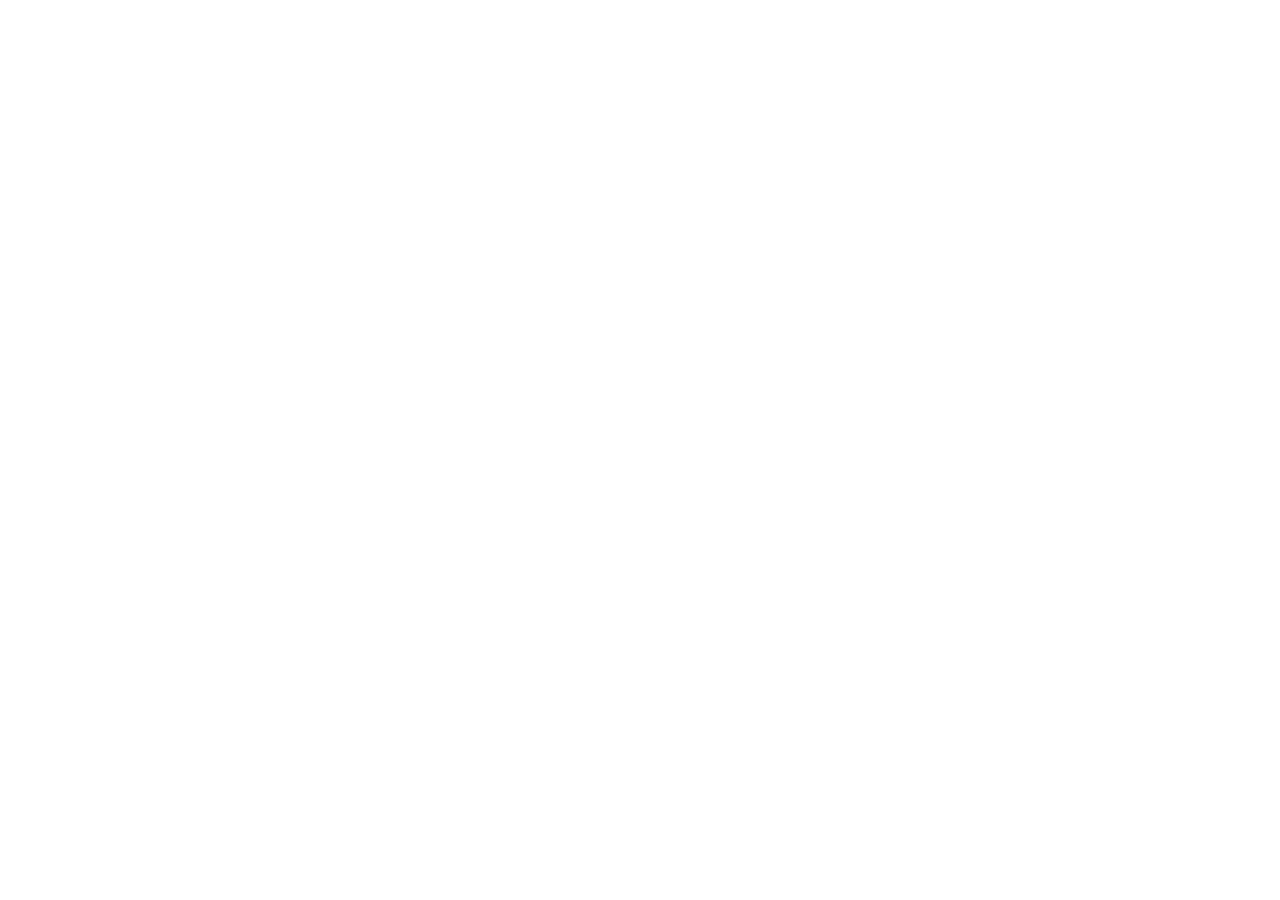
==== games/block-builder/index.html @ ee0a17e2 "Publish Block Builder game" ====
<!doctype html>
<html lang="en">
  <head>
    <meta charset="UTF-8" />
    <meta name="viewport" content="width=device-width, initial-scale=1.0" />
    <meta name="theme-color" content="#5532d5" />
    <meta name="description" content="Build colorful 3D creations from blocks and export them for 3D printing." />
    <meta property="og:type" content="website" />
    <meta property="og:title" content="Block Builder" />
    <meta property="og:description" content="Imagine it. Build it. Print it!" />
    <meta property="og:image" content="http://localhost:5173/og.png" />
    <meta property="og:image:width" content="1200" />
    <meta property="og:image:height" content="630" />
    <meta property="og:image:alt" content="Block Builder with colorful toy-like voxel creations" />
    <meta name="twitter:card" content="summary_large_image" />
    <meta name="twitter:title" content="Block Builder" />
    <meta name="twitter:description" content="Imagine it. Build it. Print it!" />
    <meta name="twitter:image" content="http://localhost:5173/og.png" />
    <title>Block Builder</title>
    <script type="module" crossorigin src="/games/block-builder/assets/index-DOKq53OA.js"></script>
    <link rel="stylesheet" crossorigin href="/games/block-builder/assets/index-uyEk7X_Q.css">
  </head>
  <body><div id="root"></div></body>
</html>
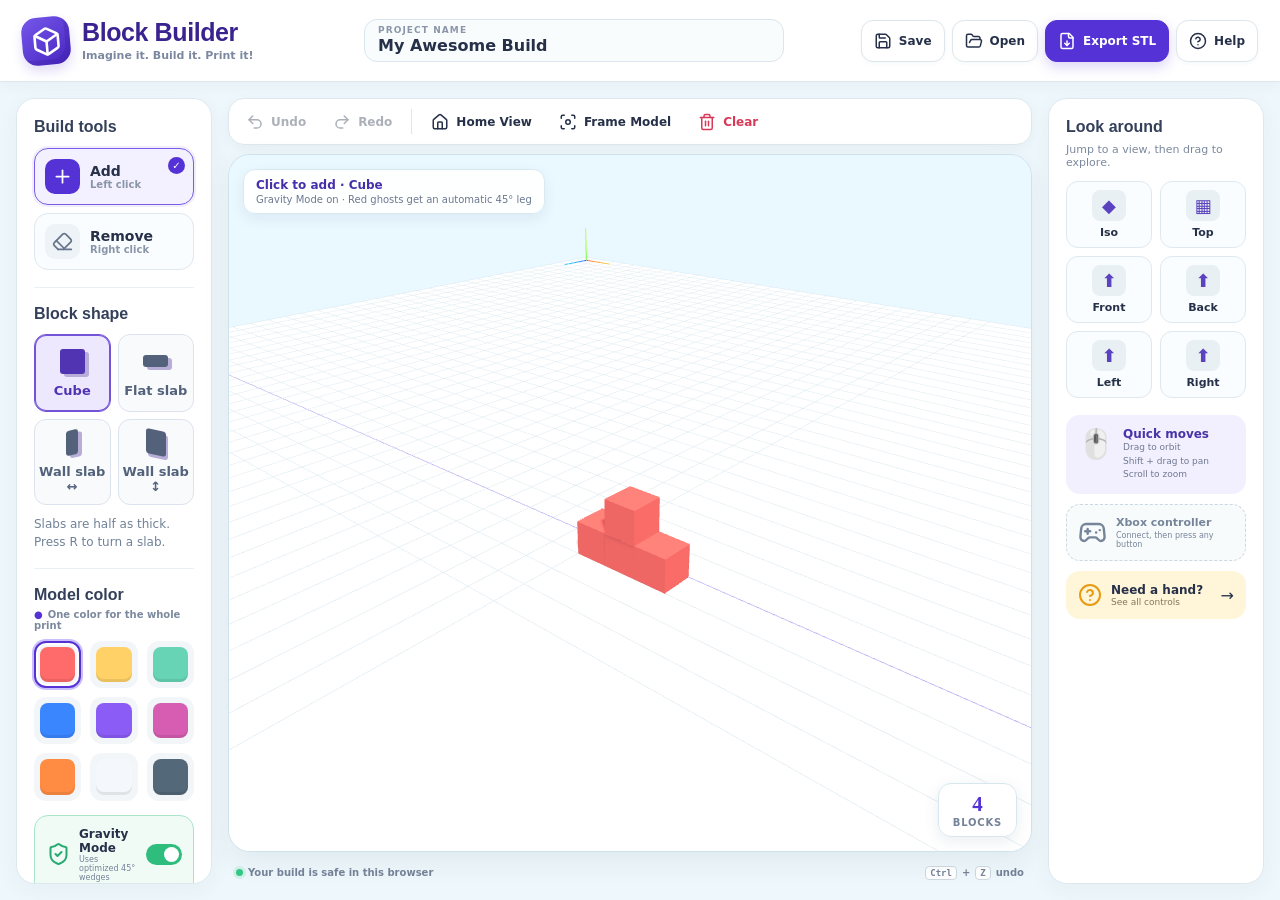
==== commit 29b380be: "Publish Block Builder with horizontal and vertical slabs" ====
--- a/games/block-builder/index.html
+++ b/games/block-builder/index.html
@@ -17,8 +17,8 @@
     <meta name="twitter:description" content="Imagine it. Build it. Print it!" />
     <meta name="twitter:image" content="http://localhost:5173/og.png" />
     <title>Block Builder</title>
-    <script type="module" crossorigin src="/games/block-builder/assets/index-DOKq53OA.js"></script>
-    <link rel="stylesheet" crossorigin href="/games/block-builder/assets/index-uyEk7X_Q.css">
+    <script type="module" crossorigin src="/games/block-builder/assets/index-k4wCXGVQ.js"></script>
+    <link rel="stylesheet" crossorigin href="/games/block-builder/assets/index-BvC27smy.css">
   </head>
   <body><div id="root"></div></body>
 </html>
--- a/games/block-builder/assets/index-BvC27smy.css
+++ b/games/block-builder/assets/index-BvC27smy.css
@@ -0,0 +1 @@
+:root{font-family:Nunito,system-ui,sans-serif;color:#263149;background:#eef7fb;font-synthesis:none;--purple:#5532d5;--purple-dark:#3e25a6;--ink:#263149;--muted:#6c7890;--line:#dce8ef;--panel:#fff;--yellow:#ffd166}*{box-sizing:border-box}body{margin:0;min-width:320px;min-height:100vh;overflow:hidden}button,input,select{font:inherit}button{color:inherit}button:focus-visible,input:focus-visible,select:focus-visible{outline:4px solid #89d8ff;outline-offset:2px}.app-shell{height:100vh;display:flex;flex-direction:column;background:linear-gradient(180deg,#fff 0,#fff 82px,#eef7fb 82px)}.topbar{height:82px;flex:0 0 82px;display:grid;grid-template-columns:minmax(260px,1fr) minmax(240px,420px) minmax(450px,1fr);align-items:center;gap:24px;padding:12px 22px;background:#fff;border-bottom:1px solid var(--line);box-shadow:0 3px 15px #28435a0b;z-index:2}.brand{display:flex;align-items:center;gap:12px}.brand-cube{width:48px;height:48px;display:grid;place-items:center;color:#fff;background:linear-gradient(145deg,#7657eb,#4625bf);border-radius:15px;box-shadow:inset -5px -5px #2f178d33,0 6px 12px #5532d52b;transform:rotate(-5deg)}.brand-cube svg{width:31px;height:31px}.brand h1{font:700 25px/1 Fredoka,sans-serif;margin:0;color:#3a228f;letter-spacing:-.4px}.brand span{display:block;font-size:11px;color:#7c88a0;margin-top:4px;font-weight:700}.name-field{border:1.5px solid #dbe5ed;border-radius:13px;padding:5px 13px;background:#f9fcfd;display:block}.name-field span{display:block;text-transform:uppercase;font-size:9px;font-weight:800;letter-spacing:.12em;color:#8a96a8}.name-field input{border:0;background:transparent;width:100%;font-weight:800;color:var(--ink);outline:0;padding:1px 0}.top-actions,.edit-bar{display:flex;align-items:center;justify-content:flex-end;gap:7px}.action-btn{min-height:42px;border:1.5px solid #dce6ed;background:#fff;border-radius:12px;padding:8px 12px;display:flex;align-items:center;justify-content:center;gap:7px;font-weight:800;font-size:12px;cursor:pointer;box-shadow:0 2px 4px #26314908;transition:transform .15s,background .15s}.action-btn:hover:not(:disabled){transform:translateY(-1px);background:#f7fbfd}.action-btn svg{width:18px;height:18px}.action-btn.primary{background:var(--purple);border-color:var(--purple);color:#fff;box-shadow:0 5px 13px #5532d536}.action-btn.primary:hover{background:var(--purple-dark)}.action-btn.danger{color:#d93959}.action-btn:disabled{opacity:.38;cursor:not-allowed}.workspace{flex:1;min-height:0;display:grid;grid-template-columns:196px minmax(480px,1fr) 216px;gap:16px;padding:16px}.left-panel,.right-panel{background:#fff;border:1px solid var(--line);border-radius:19px;padding:17px;box-shadow:0 6px 22px #3152680c;overflow:auto}.left-panel h2,.right-panel h2{font:700 16px/1.1 Fredoka,sans-serif;margin:2px 0 12px;color:#34405a}.tool-stack{display:grid;gap:8px}.tool-btn{position:relative;border:1.5px solid #dfe8ee;background:#fafdff;border-radius:14px;padding:10px;display:flex;align-items:center;text-align:left;gap:10px;cursor:pointer}.tool-btn>svg{width:35px;height:35px;padding:7px;border-radius:10px;background:#eef3f7;color:#66758c}.tool-btn span{display:flex;flex-direction:column}.tool-btn b{font-size:14px}.tool-btn small{font-size:10px;color:#8a96a8;font-weight:700}.tool-btn i{position:absolute;right:8px;top:8px;width:17px;height:17px;border-radius:50%;display:grid;place-items:center;background:var(--purple);color:#fff;font-size:10px;font-style:normal}.tool-btn.active{border-color:#7a5ce5;background:#f3f0ff;box-shadow:0 0 0 2px #7a5ce51c}.tool-btn.active>svg{background:var(--purple);color:#fff}.divider{height:1px;background:#e9eff3;margin:17px 0}.swatches{display:grid;grid-template-columns:repeat(3,1fr);gap:9px}.swatch{aspect-ratio:1;border-radius:12px;border:2px solid transparent;background:#f3f6f8;padding:4px;cursor:pointer}.swatch span{width:100%;height:100%;display:block;border-radius:8px;background:var(--swatch);box-shadow:inset 0 -3px #00000015}.swatch.selected{border-color:var(--purple);box-shadow:0 0 0 2px #fff inset,0 0 0 2px #c9bffc}.sample-label{font:700 15px Fredoka;display:block;margin-bottom:7px}.left-panel select{width:100%;border:1.5px solid #dce6ed;border-radius:11px;padding:9px;background:#fafdff;font-size:12px;font-weight:700}.stage-wrap{min-width:0;display:flex;flex-direction:column;gap:9px}.edit-bar{min-height:47px;justify-content:flex-start;background:#fff;border:1px solid var(--line);border-radius:16px;padding:5px 7px;box-shadow:0 4px 14px #3152680b}.edit-bar .action-btn{min-height:34px;border-color:transparent;box-shadow:none;padding:5px 9px}.edit-separator{width:1px;height:25px;background:#dce6ed;margin:0 2px}.canvas-card{position:relative;flex:1;min-height:300px;border-radius:22px;overflow:hidden;border:1px solid #cfe2ec;background:#eaf8ff;box-shadow:0 9px 28px #31526814}.canvas-host{position:absolute;top:0;right:0;bottom:0;left:0}.canvas-host canvas{display:block;width:100%;height:100%;cursor:crosshair}.canvas-tip{position:absolute;z-index:1;left:14px;top:14px;pointer-events:none;background:#ffffffec;border:1px solid #d9e9f0;border-radius:12px;padding:8px 12px;box-shadow:0 5px 14px #31526814}.canvas-tip b,.canvas-tip span{display:block}.canvas-tip b{font-size:12px;color:#4630aa}.canvas-tip span{font-size:10px;color:#6c7890;margin-top:2px}.block-counter{position:absolute;right:14px;bottom:14px;background:#ffffffef;border-radius:13px;padding:8px 14px;box-shadow:0 4px 15px #3152681a;text-align:center;border:1px solid #d8e7ee}.block-counter strong,.block-counter span{display:block}.block-counter strong{font:700 21px Fredoka;color:var(--purple)}.block-counter span{font-size:10px;text-transform:uppercase;letter-spacing:.08em;font-weight:800;color:#758298}.status-row{height:23px;padding:0 8px;color:#758298;font-size:10px;font-weight:700;display:flex;align-items:center;gap:5px}.autosave-dot{width:7px;height:7px;border-radius:50%;background:#35c886;box-shadow:0 0 0 3px #35c88624}.status-spacer{flex:1}.status-row kbd{border:1px solid #ccd9e1;background:#fff;border-radius:4px;padding:1px 4px;font-size:9px}.panel-copy{font-size:11px;color:#7c899d;margin:-5px 0 12px}.view-grid{display:grid;grid-template-columns:repeat(2,1fr);gap:8px}.view-grid button{border:1.5px solid #dfe8ee;background:#fafdff;border-radius:12px;padding:8px 4px;display:flex;flex-direction:column;align-items:center;gap:5px;font-size:11px;font-weight:800;cursor:pointer}.view-grid button:hover{border-color:#8b73e4;background:#f3f0ff}.view-icon{width:34px;height:31px;display:grid;place-items:center;border-radius:8px;background:#e9f0f4;color:#5b42bf;font-size:18px}.view-front,.view-back,.view-left,.view-right{transform:none}.mouse-card{margin-top:17px;border-radius:14px;background:#f2f0ff;padding:12px;display:flex;gap:9px}.mouse-icon{font-size:29px}.mouse-card div:last-child{display:flex;flex-direction:column}.mouse-card b{font-size:12px;color:#4933a7}.mouse-card span{font-size:9px;color:#6f7890;line-height:1.55}.help-card{width:100%;margin-top:10px;border:0;border-radius:14px;padding:12px;background:#fff5d9;display:flex;align-items:center;gap:9px;text-align:left;cursor:pointer}.help-card>svg{color:#e89b12}.help-card span:nth-child(2){flex:1;display:flex;flex-direction:column}.help-card b{font-size:12px}.help-card small{font-size:9px;color:#83775c}.webgl-error{position:absolute;top:0;right:0;bottom:0;left:0;display:grid;place-content:center;text-align:center;padding:30px}.webgl-error>span{font-size:50px}.webgl-error h2{font:700 24px Fredoka;margin:10px}.sr-only{position:absolute;width:1px;height:1px;overflow:hidden;clip:rect(0,0,0,0)}.modal-backdrop{position:fixed;top:0;right:0;bottom:0;left:0;z-index:10;background:#17213c88;-webkit-backdrop-filter:blur(6px);backdrop-filter:blur(6px);display:grid;place-items:center;padding:24px}.modal{width:min(500px,100%);max-height:92vh;overflow:auto;background:#fff;border-radius:24px;box-shadow:0 24px 80px #17213c55}.modal.wide{width:min(720px,100%)}.modal>header{position:sticky;top:0;z-index:2;display:flex;align-items:center;justify-content:space-between;padding:19px 22px 14px;background:#fff;border-bottom:1px solid #edf1f4}.modal>header h2{font:700 23px Fredoka;margin:0;color:#352277}.close-btn{width:38px;height:38px;border:0;border-radius:12px;background:#eef3f6;display:grid;place-items:center;cursor:pointer}.close-btn svg{width:20px}.help-intro{margin:20px 22px 12px;padding:16px;background:#f2f0ff;border-radius:16px;display:flex;gap:13px}.help-intro>span{font-size:34px}.help-intro b{font:700 17px Fredoka;color:#4630aa}.help-intro p{font-size:12px;margin:4px 0 0;color:#67738a}.controls-list{display:grid;grid-template-columns:1fr 1fr;gap:8px;padding:0 22px}.controls-list>div{display:flex;align-items:center;gap:9px;padding:9px;background:#f8fbfc;border-radius:10px}.controls-list kbd{min-width:92px;font-size:10px;text-align:center;background:#fff;border:1px solid #d6e1e8;border-bottom-width:3px;border-radius:7px;padding:5px;font-weight:800}.controls-list span{font-size:10px;color:#69758b}.print-note{margin:14px 22px;background:#fff5d9;border:1px solid #f4df9e;border-radius:14px;padding:12px;display:flex;gap:10px}.print-note svg{flex:0 0 23px;color:#ca8412}.print-note p{font-size:11px;margin:0;color:#6f654d}.big-primary{border:0;border-radius:13px;background:var(--purple);color:#fff;padding:12px 20px;font-weight:800;cursor:pointer;display:flex;align-items:center;justify-content:center;gap:8px}.big-primary:disabled{opacity:.4;cursor:not-allowed}.modal>.big-primary{margin:0 22px 22px;width:calc(100% - 44px)}.export-form{padding:18px 22px 22px;display:grid;grid-template-columns:1fr 1fr;gap:18px}.export-fields{display:grid;gap:11px}.export-fields>label:not(.check-row){font-size:11px;font-weight:800;color:#5e6a7e}.export-fields label span{font-weight:600;color:#8a96a8}.export-fields input:not([type=checkbox]){display:block;width:100%;border:1.5px solid #d9e4ea;border-radius:10px;padding:9px;margin-top:4px;outline:0}.number-input{position:relative}.number-input b{position:absolute;right:10px;top:12px;font-size:11px;color:#7e899b}.number-input input{padding-right:42px!important}.check-row{display:flex;gap:9px;align-items:center;background:#f8fbfc;border-radius:11px;padding:9px;cursor:pointer}.check-row input{width:18px;height:18px;accent-color:var(--purple)}.check-row span{display:flex;flex-direction:column}.check-row b{font-size:11px;color:#34405a}.check-row small{font-size:9px;color:#8792a4}.optimized{display:flex;align-items:center;gap:8px;background:#edfbf4;border:1px solid #bcebd4;border-radius:12px;padding:9px}.optimized>span{color:#1baf70}.optimized p{flex:1;margin:0;display:flex;flex-direction:column}.optimized b{font-size:10px}.optimized small{font-size:8px;color:#6d8479}.optimized em{font-style:normal;font-size:8px;background:#29b97b;color:#fff;border-radius:20px;padding:3px 6px}.analysis-card{border-radius:16px;background:#f6f3ff;padding:15px}.analysis-card h3{font:700 16px Fredoka;margin:0 0 10px;color:#432da3}.analysis-stats{display:flex;gap:8px}.analysis-stats span{flex:1;background:#fff;border-radius:10px;padding:8px;font-size:9px;color:#7a8497;text-align:center}.analysis-stats b{display:block;font:700 18px Fredoka;color:#40308f}.warnings p{font-size:10px;line-height:1.35;background:#fff9e8;border-radius:9px;padding:7px;margin:7px 0}.warnings small{font-size:9px;color:#7b7180}.all-good{display:flex;align-items:center;gap:8px;background:#fff;padding:10px;margin-top:9px;border-radius:10px}.all-good>span{width:28px;height:28px;border-radius:50%;background:#37c98a;color:#fff;display:grid;place-items:center}.all-good p{margin:0;display:flex;flex-direction:column}.all-good b{font-size:11px}.all-good small{font-size:9px;color:#7c899b}.color-note{font-size:9px;color:#71668a;margin:11px 0 0}.modal-actions{grid-column:1/-1;display:flex;justify-content:flex-end;gap:9px;border-top:1px solid #e9edf2;padding-top:15px}.secondary{border:1.5px solid #dbe5eb;border-radius:12px;background:#fff;padding:10px 15px;font-weight:800;cursor:pointer}.export-success{text-align:center;padding:28px}.success-burst{margin:auto;width:62px;height:62px;border-radius:22px;background:#39ca8b;color:#fff;display:grid;place-items:center;font-size:34px;transform:rotate(-5deg);box-shadow:0 8px 20px #39ca8b42}.export-success h3{font:700 25px Fredoka;margin:15px 0 8px;color:#352277}.download-name{display:inline-flex;align-items:center;gap:7px;background:#f4f1ff;border-radius:10px;padding:8px 12px;font-size:11px;font-weight:800;color:#4d36b1}.download-name svg{width:16px}.result-grid{display:grid;grid-template-columns:2fr 1fr 1fr;gap:8px;margin:17px 0}.result-grid>div{background:#f7fafb;border-radius:12px;padding:11px}.result-grid b,.result-grid span{display:block}.result-grid b{font:700 15px Fredoka}.result-grid span{font-size:8px;color:#818da0;margin-top:3px}.export-success>p:last-of-type{font-size:11px;color:#6f7b8f}.export-success .big-primary{margin:16px auto 0;min-width:130px}@media(max-width:1100px){.topbar{grid-template-columns:230px 1fr auto}.top-actions .action-btn span{display:none}.top-actions .action-btn{width:42px;padding:8px}.workspace{grid-template-columns:185px minmax(420px,1fr)}.right-panel{display:none}}@media(max-width:760px){body{overflow:auto}.app-shell{height:auto;min-height:100vh}.topbar{height:auto;grid-template-columns:1fr auto;padding:10px;gap:10px}.brand span{display:none}.name-field{grid-column:1/-1;grid-row:2}.workspace{grid-template-columns:1fr;padding:10px}.left-panel{order:2}.stage-wrap{height:70vh}.left-panel .tool-stack{grid-template-columns:repeat(3,1fr)}.swatches{grid-template-columns:repeat(9,1fr)}.top-actions .action-btn:nth-child(1),.top-actions .action-btn:nth-child(2){display:none}.edit-bar .action-btn span{display:none}.edit-bar .action-btn{width:38px}.controls-list,.export-form{grid-template-columns:1fr}.modal-actions{grid-column:1}.canvas-tip span{display:none}}@media(prefers-reduced-motion:reduce){*,*:before,*:after{scroll-behavior:auto!important;transition:none!important;animation:none!important}}.palette-note{font-size:10px;color:#7c899d;font-weight:700;margin:-7px 0 10px}.palette-note:before{content:"●";color:var(--purple);margin-right:5px}@media(max-width:760px){.left-panel .tool-stack{grid-template-columns:repeat(2,1fr)}}.gravity-card{margin-top:14px;border:1.5px solid #dce6ed;border-radius:14px;padding:11px;background:#f8fbfc}.gravity-card.active{background:#f0fbf6;border-color:#a9e5c9}.gravity-title{display:flex;align-items:center;gap:8px}.gravity-title>svg{width:25px;color:#25aa70}.gravity-title>span{flex:1;display:flex;flex-direction:column}.gravity-title b{font-size:12px}.gravity-title small{font-size:8px;color:#768398}.mini-switch{width:36px;height:21px;border:0;border-radius:20px;background:#cad5dd;padding:3px;cursor:pointer}.mini-switch i{display:block;width:15px;height:15px;border-radius:50%;background:#fff;transition:transform .18s}.gravity-card.active .mini-switch{background:#2fbd7d}.gravity-card.active .mini-switch i{transform:translate(15px)}.gravity-status{font-size:9px;font-weight:800;border-radius:8px;padding:6px 8px;margin:9px 0}.gravity-status.safe{color:#168052;background:#dff7eb}.gravity-status.needs-work{color:#a66b08;background:#fff1ca}.gravity-setup{width:100%;border:0;border-radius:9px;background:#5532d5;color:#fff;padding:7px;display:flex;align-items:center;justify-content:center;gap:5px;font-size:10px;font-weight:800;cursor:pointer}.gravity-setup svg{width:14px}.gravity-modal{padding:18px 22px 22px}.gravity-hero{display:flex;align-items:center;gap:12px;border-radius:15px;background:#f1efff;padding:14px}.gravity-hero>svg{width:31px;color:#684be0}.gravity-hero>div{flex:1}.gravity-hero b{font:700 16px Fredoka,sans-serif;color:#3f2b98}.gravity-hero p{font-size:10px;margin:3px 0 0;color:#707c91}.gravity-hero em{font-style:normal;color:#fff;background:#2fbd7d;padding:5px 9px;border-radius:30px;font-size:9px;font-weight:800}.orientation-grid{display:grid;grid-template-columns:repeat(3,1fr);gap:8px;margin:14px 0}.orientation-score{display:flex;align-items:center;gap:7px;border:1px solid #e0e8ed;border-radius:11px;padding:9px;background:#fafcfd}.orientation-score.best{border-color:#7259db;background:#f4f1ff}.orientation-score>span{width:28px;height:28px;display:grid;place-items:center;background:#edf2f5;border-radius:8px;color:#563fc1;font-weight:900}.orientation-score>div{flex:1;display:flex;flex-direction:column}.orientation-score b{font-size:10px}.orientation-score b em{font-style:normal;color:#fff;background:#7259db;border-radius:8px;padding:1px 4px;font-size:6px;margin-left:4px}.orientation-score small{font-size:7px;color:#8590a0}.orientation-score>strong{font-size:12px;color:#25a56f}.gravity-explain{font-size:10px;line-height:1.45;color:#725f38;background:#fff5d8;border:1px solid #f2dc9d;border-radius:10px;padding:9px;margin-bottom:12px}.gravity-options{display:grid;grid-template-columns:repeat(3,1fr);gap:9px}.gravity-options button{border:1.5px solid #dce6ed;background:#fff;border-radius:13px;padding:12px 8px;display:flex;align-items:center;flex-direction:column;cursor:pointer}.gravity-options button.recommended{border-color:#50c993;background:#edfbf5}.gravity-options button>svg,.gravity-options button>span{height:25px;font-size:22px;color:#25a56f}.gravity-options b{font-size:11px;margin-top:4px}.gravity-options small{font-size:8px;color:#8490a1;margin-top:2px}.gravity-export-status{display:flex;align-items:center;gap:8px;border-radius:10px;padding:9px;margin-top:9px}.gravity-export-status.safe{background:#e7f9f0;color:#18764f}.gravity-export-status.warn{background:#fff2ce;color:#93600a}.gravity-export-status>svg{width:24px;flex:0 0 24px}.gravity-export-status p{margin:0;display:flex;flex-direction:column}.gravity-export-status b{font-size:10px}.gravity-export-status small{font-size:8px;color:#718076}@media(max-width:760px){.orientation-grid,.gravity-options{grid-template-columns:1fr 1fr}.gravity-hero{align-items:flex-start}.gravity-hero em{white-space:nowrap}}.gravity-options{grid-template-columns:repeat(2,1fr)}.controller-crosshair{position:absolute;left:50%;top:50%;width:30px;height:30px;transform:translate(-50%,-50%);pointer-events:none;opacity:.28;filter:drop-shadow(0 1px 1px #fff);transition:opacity .16s,transform .16s}.controller-crosshair.active{opacity:1;transform:translate(-50%,-50%) scale(1.08)}.controller-crosshair i{position:absolute;display:block;background:#fff;border:1px solid #352277;border-radius:2px;box-shadow:0 0 0 1px #fff9}.controller-crosshair i:nth-child(1),.controller-crosshair i:nth-child(2){left:13px;width:4px;height:9px}.controller-crosshair i:nth-child(1){top:0}.controller-crosshair i:nth-child(2){bottom:0}.controller-crosshair i:nth-child(3),.controller-crosshair i:nth-child(4){top:13px;width:9px;height:4px}.controller-crosshair i:nth-child(3){left:0}.controller-crosshair i:nth-child(4){right:0}.controller-badge{margin-left:auto;display:flex;align-items:center;gap:6px;border:1px solid #b9e7d0;background:#edfbf4;color:#167c52;border-radius:20px;padding:6px 10px;font-size:9px;font-weight:900;white-space:nowrap}.controller-badge svg,.status-row svg{width:15px;height:15px}.controller-card{margin-top:10px;border:1px dashed #ccd8e1;border-radius:14px;background:#f8fbfc;padding:11px;display:flex;align-items:center;gap:9px;color:#77859a}.controller-card.connected{border-style:solid;border-color:#a9e5c9;background:#edfbf4;color:#168052}.controller-card>svg{width:29px;height:29px;flex:0 0 29px}.controller-card>div{display:flex;flex-direction:column}.controller-card b{font-size:11px}.controller-card span{font-size:8px;margin-top:2px}.controls-heading{margin:12px 22px 8px;font:700 12px Fredoka,sans-serif;color:#68748a}.controller-heading{display:flex;align-items:center;gap:6px;color:#4430a4}.controller-heading svg{width:18px;height:18px}.controller-controls>div{background:#f4f1ff}.controller-controls kbd{border-color:#cfc5f3;color:#4630aa}.status-row>svg{color:#1e9d69}@media(max-width:760px){.controller-badge{padding:6px}.controller-badge{font-size:0}.controller-badge svg{margin:0}.controller-card{display:none}}.shape-choices{display:grid;grid-template-columns:repeat(2,minmax(0,1fr));gap:7px}.shape-choices button{display:flex;flex-direction:column;align-items:center;justify-content:center;gap:9px;min-height:78px;border:1.5px solid #dce3ef;border-radius:12px;background:#f8fafc;cursor:pointer;padding:10px 3px;color:#53627a}.shape-choices button[aria-pressed=true]{border-color:#7354d7;background:#eee8ff;color:#5134b1;box-shadow:inset 0 0 0 1px #7354d7}.shape-choices b{font-size:13px}.shape-icon{display:block;width:25px;height:25px;background:currentColor;box-shadow:4px 3px #b8acd9;border-radius:3px}.shape-icon.slab-z{height:12px;margin:6px 0 7px;box-shadow:4px 3px #b8acd9}.shape-icon.slab-x{width:12px;transform:skewY(-12deg)}.shape-icon.slab-y{width:20px;transform:skewY(12deg);box-shadow:2px 3px #b8acd9}.shape-hint{font-size:12px;line-height:1.5;color:#718198;margin:10px 0 0}.shape-choices button:focus-visible{outline:3px solid #ffca3a;outline-offset:2px}
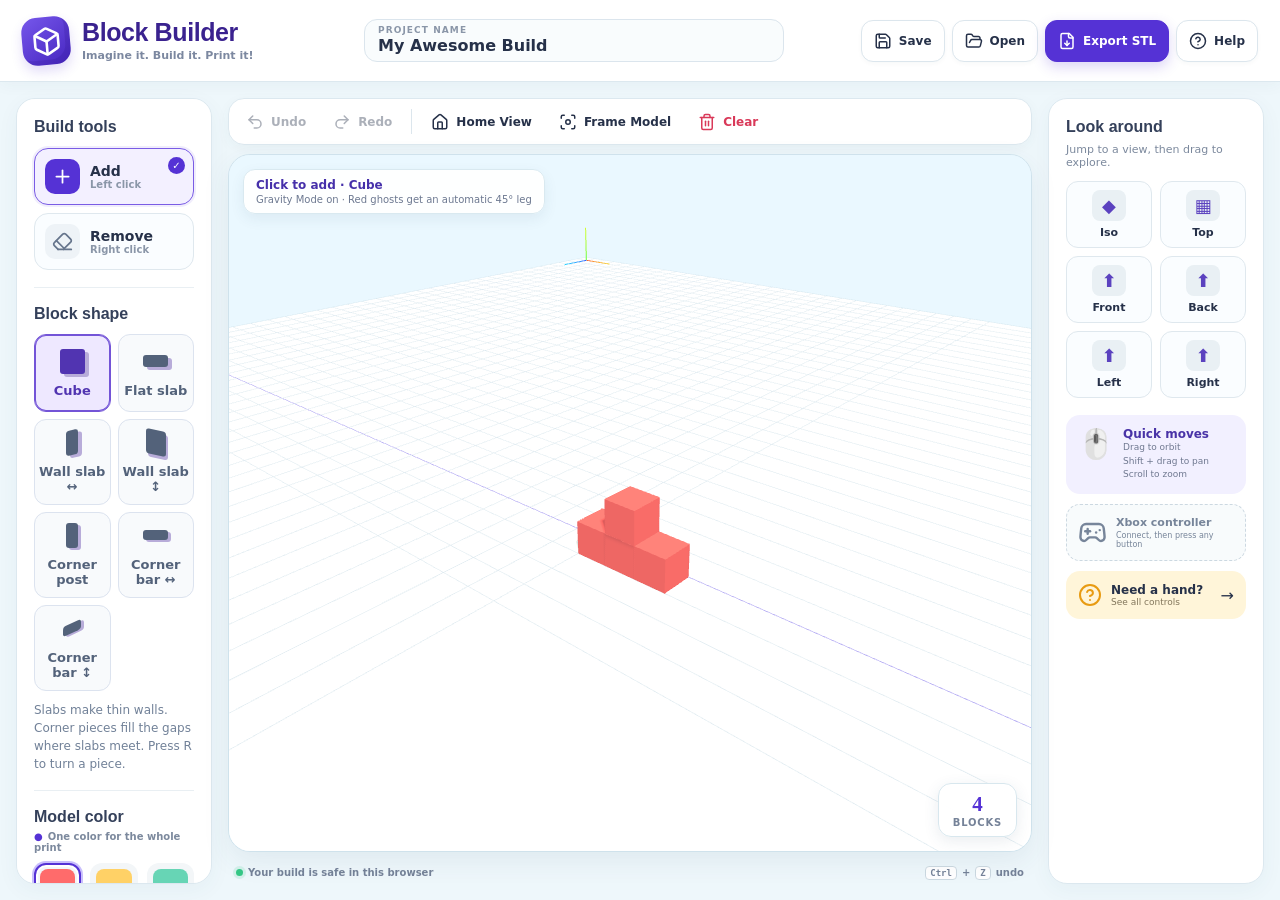
==== commit a6a5fd26: "Publish corner fillers for gap-free slab joints" ====
--- a/games/block-builder/index.html
+++ b/games/block-builder/index.html
@@ -17,8 +17,8 @@
     <meta name="twitter:description" content="Imagine it. Build it. Print it!" />
     <meta name="twitter:image" content="http://localhost:5173/og.png" />
     <title>Block Builder</title>
-    <script type="module" crossorigin src="/games/block-builder/assets/index-k4wCXGVQ.js"></script>
-    <link rel="stylesheet" crossorigin href="/games/block-builder/assets/index-BvC27smy.css">
+    <script type="module" crossorigin src="/games/block-builder/assets/index-C-D2N-CK.js"></script>
+    <link rel="stylesheet" crossorigin href="/games/block-builder/assets/index-Du6dbFU4.css">
   </head>
   <body><div id="root"></div></body>
 </html>
--- a/games/block-builder/assets/index-Du6dbFU4.css
+++ b/games/block-builder/assets/index-Du6dbFU4.css
@@ -0,0 +1 @@
+:root{font-family:Nunito,system-ui,sans-serif;color:#263149;background:#eef7fb;font-synthesis:none;--purple:#5532d5;--purple-dark:#3e25a6;--ink:#263149;--muted:#6c7890;--line:#dce8ef;--panel:#fff;--yellow:#ffd166}*{box-sizing:border-box}body{margin:0;min-width:320px;min-height:100vh;overflow:hidden}button,input,select{font:inherit}button{color:inherit}button:focus-visible,input:focus-visible,select:focus-visible{outline:4px solid #89d8ff;outline-offset:2px}.app-shell{height:100vh;display:flex;flex-direction:column;background:linear-gradient(180deg,#fff 0,#fff 82px,#eef7fb 82px)}.topbar{height:82px;flex:0 0 82px;display:grid;grid-template-columns:minmax(260px,1fr) minmax(240px,420px) minmax(450px,1fr);align-items:center;gap:24px;padding:12px 22px;background:#fff;border-bottom:1px solid var(--line);box-shadow:0 3px 15px #28435a0b;z-index:2}.brand{display:flex;align-items:center;gap:12px}.brand-cube{width:48px;height:48px;display:grid;place-items:center;color:#fff;background:linear-gradient(145deg,#7657eb,#4625bf);border-radius:15px;box-shadow:inset -5px -5px #2f178d33,0 6px 12px #5532d52b;transform:rotate(-5deg)}.brand-cube svg{width:31px;height:31px}.brand h1{font:700 25px/1 Fredoka,sans-serif;margin:0;color:#3a228f;letter-spacing:-.4px}.brand span{display:block;font-size:11px;color:#7c88a0;margin-top:4px;font-weight:700}.name-field{border:1.5px solid #dbe5ed;border-radius:13px;padding:5px 13px;background:#f9fcfd;display:block}.name-field span{display:block;text-transform:uppercase;font-size:9px;font-weight:800;letter-spacing:.12em;color:#8a96a8}.name-field input{border:0;background:transparent;width:100%;font-weight:800;color:var(--ink);outline:0;padding:1px 0}.top-actions,.edit-bar{display:flex;align-items:center;justify-content:flex-end;gap:7px}.action-btn{min-height:42px;border:1.5px solid #dce6ed;background:#fff;border-radius:12px;padding:8px 12px;display:flex;align-items:center;justify-content:center;gap:7px;font-weight:800;font-size:12px;cursor:pointer;box-shadow:0 2px 4px #26314908;transition:transform .15s,background .15s}.action-btn:hover:not(:disabled){transform:translateY(-1px);background:#f7fbfd}.action-btn svg{width:18px;height:18px}.action-btn.primary{background:var(--purple);border-color:var(--purple);color:#fff;box-shadow:0 5px 13px #5532d536}.action-btn.primary:hover{background:var(--purple-dark)}.action-btn.danger{color:#d93959}.action-btn:disabled{opacity:.38;cursor:not-allowed}.workspace{flex:1;min-height:0;display:grid;grid-template-columns:196px minmax(480px,1fr) 216px;gap:16px;padding:16px}.left-panel,.right-panel{background:#fff;border:1px solid var(--line);border-radius:19px;padding:17px;box-shadow:0 6px 22px #3152680c;overflow:auto}.left-panel h2,.right-panel h2{font:700 16px/1.1 Fredoka,sans-serif;margin:2px 0 12px;color:#34405a}.tool-stack{display:grid;gap:8px}.tool-btn{position:relative;border:1.5px solid #dfe8ee;background:#fafdff;border-radius:14px;padding:10px;display:flex;align-items:center;text-align:left;gap:10px;cursor:pointer}.tool-btn>svg{width:35px;height:35px;padding:7px;border-radius:10px;background:#eef3f7;color:#66758c}.tool-btn span{display:flex;flex-direction:column}.tool-btn b{font-size:14px}.tool-btn small{font-size:10px;color:#8a96a8;font-weight:700}.tool-btn i{position:absolute;right:8px;top:8px;width:17px;height:17px;border-radius:50%;display:grid;place-items:center;background:var(--purple);color:#fff;font-size:10px;font-style:normal}.tool-btn.active{border-color:#7a5ce5;background:#f3f0ff;box-shadow:0 0 0 2px #7a5ce51c}.tool-btn.active>svg{background:var(--purple);color:#fff}.divider{height:1px;background:#e9eff3;margin:17px 0}.swatches{display:grid;grid-template-columns:repeat(3,1fr);gap:9px}.swatch{aspect-ratio:1;border-radius:12px;border:2px solid transparent;background:#f3f6f8;padding:4px;cursor:pointer}.swatch span{width:100%;height:100%;display:block;border-radius:8px;background:var(--swatch);box-shadow:inset 0 -3px #00000015}.swatch.selected{border-color:var(--purple);box-shadow:0 0 0 2px #fff inset,0 0 0 2px #c9bffc}.sample-label{font:700 15px Fredoka;display:block;margin-bottom:7px}.left-panel select{width:100%;border:1.5px solid #dce6ed;border-radius:11px;padding:9px;background:#fafdff;font-size:12px;font-weight:700}.stage-wrap{min-width:0;display:flex;flex-direction:column;gap:9px}.edit-bar{min-height:47px;justify-content:flex-start;background:#fff;border:1px solid var(--line);border-radius:16px;padding:5px 7px;box-shadow:0 4px 14px #3152680b}.edit-bar .action-btn{min-height:34px;border-color:transparent;box-shadow:none;padding:5px 9px}.edit-separator{width:1px;height:25px;background:#dce6ed;margin:0 2px}.canvas-card{position:relative;flex:1;min-height:300px;border-radius:22px;overflow:hidden;border:1px solid #cfe2ec;background:#eaf8ff;box-shadow:0 9px 28px #31526814}.canvas-host{position:absolute;top:0;right:0;bottom:0;left:0}.canvas-host canvas{display:block;width:100%;height:100%;cursor:crosshair}.canvas-tip{position:absolute;z-index:1;left:14px;top:14px;pointer-events:none;background:#ffffffec;border:1px solid #d9e9f0;border-radius:12px;padding:8px 12px;box-shadow:0 5px 14px #31526814}.canvas-tip b,.canvas-tip span{display:block}.canvas-tip b{font-size:12px;color:#4630aa}.canvas-tip span{font-size:10px;color:#6c7890;margin-top:2px}.block-counter{position:absolute;right:14px;bottom:14px;background:#ffffffef;border-radius:13px;padding:8px 14px;box-shadow:0 4px 15px #3152681a;text-align:center;border:1px solid #d8e7ee}.block-counter strong,.block-counter span{display:block}.block-counter strong{font:700 21px Fredoka;color:var(--purple)}.block-counter span{font-size:10px;text-transform:uppercase;letter-spacing:.08em;font-weight:800;color:#758298}.status-row{height:23px;padding:0 8px;color:#758298;font-size:10px;font-weight:700;display:flex;align-items:center;gap:5px}.autosave-dot{width:7px;height:7px;border-radius:50%;background:#35c886;box-shadow:0 0 0 3px #35c88624}.status-spacer{flex:1}.status-row kbd{border:1px solid #ccd9e1;background:#fff;border-radius:4px;padding:1px 4px;font-size:9px}.panel-copy{font-size:11px;color:#7c899d;margin:-5px 0 12px}.view-grid{display:grid;grid-template-columns:repeat(2,1fr);gap:8px}.view-grid button{border:1.5px solid #dfe8ee;background:#fafdff;border-radius:12px;padding:8px 4px;display:flex;flex-direction:column;align-items:center;gap:5px;font-size:11px;font-weight:800;cursor:pointer}.view-grid button:hover{border-color:#8b73e4;background:#f3f0ff}.view-icon{width:34px;height:31px;display:grid;place-items:center;border-radius:8px;background:#e9f0f4;color:#5b42bf;font-size:18px}.view-front,.view-back,.view-left,.view-right{transform:none}.mouse-card{margin-top:17px;border-radius:14px;background:#f2f0ff;padding:12px;display:flex;gap:9px}.mouse-icon{font-size:29px}.mouse-card div:last-child{display:flex;flex-direction:column}.mouse-card b{font-size:12px;color:#4933a7}.mouse-card span{font-size:9px;color:#6f7890;line-height:1.55}.help-card{width:100%;margin-top:10px;border:0;border-radius:14px;padding:12px;background:#fff5d9;display:flex;align-items:center;gap:9px;text-align:left;cursor:pointer}.help-card>svg{color:#e89b12}.help-card span:nth-child(2){flex:1;display:flex;flex-direction:column}.help-card b{font-size:12px}.help-card small{font-size:9px;color:#83775c}.webgl-error{position:absolute;top:0;right:0;bottom:0;left:0;display:grid;place-content:center;text-align:center;padding:30px}.webgl-error>span{font-size:50px}.webgl-error h2{font:700 24px Fredoka;margin:10px}.sr-only{position:absolute;width:1px;height:1px;overflow:hidden;clip:rect(0,0,0,0)}.modal-backdrop{position:fixed;top:0;right:0;bottom:0;left:0;z-index:10;background:#17213c88;-webkit-backdrop-filter:blur(6px);backdrop-filter:blur(6px);display:grid;place-items:center;padding:24px}.modal{width:min(500px,100%);max-height:92vh;overflow:auto;background:#fff;border-radius:24px;box-shadow:0 24px 80px #17213c55}.modal.wide{width:min(720px,100%)}.modal>header{position:sticky;top:0;z-index:2;display:flex;align-items:center;justify-content:space-between;padding:19px 22px 14px;background:#fff;border-bottom:1px solid #edf1f4}.modal>header h2{font:700 23px Fredoka;margin:0;color:#352277}.close-btn{width:38px;height:38px;border:0;border-radius:12px;background:#eef3f6;display:grid;place-items:center;cursor:pointer}.close-btn svg{width:20px}.help-intro{margin:20px 22px 12px;padding:16px;background:#f2f0ff;border-radius:16px;display:flex;gap:13px}.help-intro>span{font-size:34px}.help-intro b{font:700 17px Fredoka;color:#4630aa}.help-intro p{font-size:12px;margin:4px 0 0;color:#67738a}.controls-list{display:grid;grid-template-columns:1fr 1fr;gap:8px;padding:0 22px}.controls-list>div{display:flex;align-items:center;gap:9px;padding:9px;background:#f8fbfc;border-radius:10px}.controls-list kbd{min-width:92px;font-size:10px;text-align:center;background:#fff;border:1px solid #d6e1e8;border-bottom-width:3px;border-radius:7px;padding:5px;font-weight:800}.controls-list span{font-size:10px;color:#69758b}.print-note{margin:14px 22px;background:#fff5d9;border:1px solid #f4df9e;border-radius:14px;padding:12px;display:flex;gap:10px}.print-note svg{flex:0 0 23px;color:#ca8412}.print-note p{font-size:11px;margin:0;color:#6f654d}.big-primary{border:0;border-radius:13px;background:var(--purple);color:#fff;padding:12px 20px;font-weight:800;cursor:pointer;display:flex;align-items:center;justify-content:center;gap:8px}.big-primary:disabled{opacity:.4;cursor:not-allowed}.modal>.big-primary{margin:0 22px 22px;width:calc(100% - 44px)}.export-form{padding:18px 22px 22px;display:grid;grid-template-columns:1fr 1fr;gap:18px}.export-fields{display:grid;gap:11px}.export-fields>label:not(.check-row){font-size:11px;font-weight:800;color:#5e6a7e}.export-fields label span{font-weight:600;color:#8a96a8}.export-fields input:not([type=checkbox]){display:block;width:100%;border:1.5px solid #d9e4ea;border-radius:10px;padding:9px;margin-top:4px;outline:0}.number-input{position:relative}.number-input b{position:absolute;right:10px;top:12px;font-size:11px;color:#7e899b}.number-input input{padding-right:42px!important}.check-row{display:flex;gap:9px;align-items:center;background:#f8fbfc;border-radius:11px;padding:9px;cursor:pointer}.check-row input{width:18px;height:18px;accent-color:var(--purple)}.check-row span{display:flex;flex-direction:column}.check-row b{font-size:11px;color:#34405a}.check-row small{font-size:9px;color:#8792a4}.optimized{display:flex;align-items:center;gap:8px;background:#edfbf4;border:1px solid #bcebd4;border-radius:12px;padding:9px}.optimized>span{color:#1baf70}.optimized p{flex:1;margin:0;display:flex;flex-direction:column}.optimized b{font-size:10px}.optimized small{font-size:8px;color:#6d8479}.optimized em{font-style:normal;font-size:8px;background:#29b97b;color:#fff;border-radius:20px;padding:3px 6px}.analysis-card{border-radius:16px;background:#f6f3ff;padding:15px}.analysis-card h3{font:700 16px Fredoka;margin:0 0 10px;color:#432da3}.analysis-stats{display:flex;gap:8px}.analysis-stats span{flex:1;background:#fff;border-radius:10px;padding:8px;font-size:9px;color:#7a8497;text-align:center}.analysis-stats b{display:block;font:700 18px Fredoka;color:#40308f}.warnings p{font-size:10px;line-height:1.35;background:#fff9e8;border-radius:9px;padding:7px;margin:7px 0}.warnings small{font-size:9px;color:#7b7180}.all-good{display:flex;align-items:center;gap:8px;background:#fff;padding:10px;margin-top:9px;border-radius:10px}.all-good>span{width:28px;height:28px;border-radius:50%;background:#37c98a;color:#fff;display:grid;place-items:center}.all-good p{margin:0;display:flex;flex-direction:column}.all-good b{font-size:11px}.all-good small{font-size:9px;color:#7c899b}.color-note{font-size:9px;color:#71668a;margin:11px 0 0}.modal-actions{grid-column:1/-1;display:flex;justify-content:flex-end;gap:9px;border-top:1px solid #e9edf2;padding-top:15px}.secondary{border:1.5px solid #dbe5eb;border-radius:12px;background:#fff;padding:10px 15px;font-weight:800;cursor:pointer}.export-success{text-align:center;padding:28px}.success-burst{margin:auto;width:62px;height:62px;border-radius:22px;background:#39ca8b;color:#fff;display:grid;place-items:center;font-size:34px;transform:rotate(-5deg);box-shadow:0 8px 20px #39ca8b42}.export-success h3{font:700 25px Fredoka;margin:15px 0 8px;color:#352277}.download-name{display:inline-flex;align-items:center;gap:7px;background:#f4f1ff;border-radius:10px;padding:8px 12px;font-size:11px;font-weight:800;color:#4d36b1}.download-name svg{width:16px}.result-grid{display:grid;grid-template-columns:2fr 1fr 1fr;gap:8px;margin:17px 0}.result-grid>div{background:#f7fafb;border-radius:12px;padding:11px}.result-grid b,.result-grid span{display:block}.result-grid b{font:700 15px Fredoka}.result-grid span{font-size:8px;color:#818da0;margin-top:3px}.export-success>p:last-of-type{font-size:11px;color:#6f7b8f}.export-success .big-primary{margin:16px auto 0;min-width:130px}@media(max-width:1100px){.topbar{grid-template-columns:230px 1fr auto}.top-actions .action-btn span{display:none}.top-actions .action-btn{width:42px;padding:8px}.workspace{grid-template-columns:185px minmax(420px,1fr)}.right-panel{display:none}}@media(max-width:760px){body{overflow:auto}.app-shell{height:auto;min-height:100vh}.topbar{height:auto;grid-template-columns:1fr auto;padding:10px;gap:10px}.brand span{display:none}.name-field{grid-column:1/-1;grid-row:2}.workspace{grid-template-columns:1fr;padding:10px}.left-panel{order:2}.stage-wrap{height:70vh}.left-panel .tool-stack{grid-template-columns:repeat(3,1fr)}.swatches{grid-template-columns:repeat(9,1fr)}.top-actions .action-btn:nth-child(1),.top-actions .action-btn:nth-child(2){display:none}.edit-bar .action-btn span{display:none}.edit-bar .action-btn{width:38px}.controls-list,.export-form{grid-template-columns:1fr}.modal-actions{grid-column:1}.canvas-tip span{display:none}}@media(prefers-reduced-motion:reduce){*,*:before,*:after{scroll-behavior:auto!important;transition:none!important;animation:none!important}}.palette-note{font-size:10px;color:#7c899d;font-weight:700;margin:-7px 0 10px}.palette-note:before{content:"●";color:var(--purple);margin-right:5px}@media(max-width:760px){.left-panel .tool-stack{grid-template-columns:repeat(2,1fr)}}.gravity-card{margin-top:14px;border:1.5px solid #dce6ed;border-radius:14px;padding:11px;background:#f8fbfc}.gravity-card.active{background:#f0fbf6;border-color:#a9e5c9}.gravity-title{display:flex;align-items:center;gap:8px}.gravity-title>svg{width:25px;color:#25aa70}.gravity-title>span{flex:1;display:flex;flex-direction:column}.gravity-title b{font-size:12px}.gravity-title small{font-size:8px;color:#768398}.mini-switch{width:36px;height:21px;border:0;border-radius:20px;background:#cad5dd;padding:3px;cursor:pointer}.mini-switch i{display:block;width:15px;height:15px;border-radius:50%;background:#fff;transition:transform .18s}.gravity-card.active .mini-switch{background:#2fbd7d}.gravity-card.active .mini-switch i{transform:translate(15px)}.gravity-status{font-size:9px;font-weight:800;border-radius:8px;padding:6px 8px;margin:9px 0}.gravity-status.safe{color:#168052;background:#dff7eb}.gravity-status.needs-work{color:#a66b08;background:#fff1ca}.gravity-setup{width:100%;border:0;border-radius:9px;background:#5532d5;color:#fff;padding:7px;display:flex;align-items:center;justify-content:center;gap:5px;font-size:10px;font-weight:800;cursor:pointer}.gravity-setup svg{width:14px}.gravity-modal{padding:18px 22px 22px}.gravity-hero{display:flex;align-items:center;gap:12px;border-radius:15px;background:#f1efff;padding:14px}.gravity-hero>svg{width:31px;color:#684be0}.gravity-hero>div{flex:1}.gravity-hero b{font:700 16px Fredoka,sans-serif;color:#3f2b98}.gravity-hero p{font-size:10px;margin:3px 0 0;color:#707c91}.gravity-hero em{font-style:normal;color:#fff;background:#2fbd7d;padding:5px 9px;border-radius:30px;font-size:9px;font-weight:800}.orientation-grid{display:grid;grid-template-columns:repeat(3,1fr);gap:8px;margin:14px 0}.orientation-score{display:flex;align-items:center;gap:7px;border:1px solid #e0e8ed;border-radius:11px;padding:9px;background:#fafcfd}.orientation-score.best{border-color:#7259db;background:#f4f1ff}.orientation-score>span{width:28px;height:28px;display:grid;place-items:center;background:#edf2f5;border-radius:8px;color:#563fc1;font-weight:900}.orientation-score>div{flex:1;display:flex;flex-direction:column}.orientation-score b{font-size:10px}.orientation-score b em{font-style:normal;color:#fff;background:#7259db;border-radius:8px;padding:1px 4px;font-size:6px;margin-left:4px}.orientation-score small{font-size:7px;color:#8590a0}.orientation-score>strong{font-size:12px;color:#25a56f}.gravity-explain{font-size:10px;line-height:1.45;color:#725f38;background:#fff5d8;border:1px solid #f2dc9d;border-radius:10px;padding:9px;margin-bottom:12px}.gravity-options{display:grid;grid-template-columns:repeat(3,1fr);gap:9px}.gravity-options button{border:1.5px solid #dce6ed;background:#fff;border-radius:13px;padding:12px 8px;display:flex;align-items:center;flex-direction:column;cursor:pointer}.gravity-options button.recommended{border-color:#50c993;background:#edfbf5}.gravity-options button>svg,.gravity-options button>span{height:25px;font-size:22px;color:#25a56f}.gravity-options b{font-size:11px;margin-top:4px}.gravity-options small{font-size:8px;color:#8490a1;margin-top:2px}.gravity-export-status{display:flex;align-items:center;gap:8px;border-radius:10px;padding:9px;margin-top:9px}.gravity-export-status.safe{background:#e7f9f0;color:#18764f}.gravity-export-status.warn{background:#fff2ce;color:#93600a}.gravity-export-status>svg{width:24px;flex:0 0 24px}.gravity-export-status p{margin:0;display:flex;flex-direction:column}.gravity-export-status b{font-size:10px}.gravity-export-status small{font-size:8px;color:#718076}@media(max-width:760px){.orientation-grid,.gravity-options{grid-template-columns:1fr 1fr}.gravity-hero{align-items:flex-start}.gravity-hero em{white-space:nowrap}}.gravity-options{grid-template-columns:repeat(2,1fr)}.controller-crosshair{position:absolute;left:50%;top:50%;width:30px;height:30px;transform:translate(-50%,-50%);pointer-events:none;opacity:.28;filter:drop-shadow(0 1px 1px #fff);transition:opacity .16s,transform .16s}.controller-crosshair.active{opacity:1;transform:translate(-50%,-50%) scale(1.08)}.controller-crosshair i{position:absolute;display:block;background:#fff;border:1px solid #352277;border-radius:2px;box-shadow:0 0 0 1px #fff9}.controller-crosshair i:nth-child(1),.controller-crosshair i:nth-child(2){left:13px;width:4px;height:9px}.controller-crosshair i:nth-child(1){top:0}.controller-crosshair i:nth-child(2){bottom:0}.controller-crosshair i:nth-child(3),.controller-crosshair i:nth-child(4){top:13px;width:9px;height:4px}.controller-crosshair i:nth-child(3){left:0}.controller-crosshair i:nth-child(4){right:0}.controller-badge{margin-left:auto;display:flex;align-items:center;gap:6px;border:1px solid #b9e7d0;background:#edfbf4;color:#167c52;border-radius:20px;padding:6px 10px;font-size:9px;font-weight:900;white-space:nowrap}.controller-badge svg,.status-row svg{width:15px;height:15px}.controller-card{margin-top:10px;border:1px dashed #ccd8e1;border-radius:14px;background:#f8fbfc;padding:11px;display:flex;align-items:center;gap:9px;color:#77859a}.controller-card.connected{border-style:solid;border-color:#a9e5c9;background:#edfbf4;color:#168052}.controller-card>svg{width:29px;height:29px;flex:0 0 29px}.controller-card>div{display:flex;flex-direction:column}.controller-card b{font-size:11px}.controller-card span{font-size:8px;margin-top:2px}.controls-heading{margin:12px 22px 8px;font:700 12px Fredoka,sans-serif;color:#68748a}.controller-heading{display:flex;align-items:center;gap:6px;color:#4430a4}.controller-heading svg{width:18px;height:18px}.controller-controls>div{background:#f4f1ff}.controller-controls kbd{border-color:#cfc5f3;color:#4630aa}.status-row>svg{color:#1e9d69}@media(max-width:760px){.controller-badge{padding:6px}.controller-badge{font-size:0}.controller-badge svg{margin:0}.controller-card{display:none}}.shape-choices{display:grid;grid-template-columns:repeat(2,minmax(0,1fr));gap:7px}.shape-choices button{display:flex;flex-direction:column;align-items:center;justify-content:center;gap:9px;min-height:78px;border:1.5px solid #dce3ef;border-radius:12px;background:#f8fafc;cursor:pointer;padding:10px 3px;color:#53627a}.shape-choices button[aria-pressed=true]{border-color:#7354d7;background:#eee8ff;color:#5134b1;box-shadow:inset 0 0 0 1px #7354d7}.shape-choices b{font-size:13px}.shape-icon{display:block;width:25px;height:25px;background:currentColor;box-shadow:4px 3px #b8acd9;border-radius:3px}.shape-icon.slab-z{height:12px;margin:6px 0 7px;box-shadow:4px 3px #b8acd9}.shape-icon.slab-x{width:12px;transform:skewY(-12deg)}.shape-icon.slab-y{width:20px;transform:skewY(12deg);box-shadow:2px 3px #b8acd9}.shape-icon.corner-z{width:12px;height:25px;box-shadow:3px 2px #b8acd9}.shape-icon.corner-x{width:25px;height:10px;margin:7px 0 8px;box-shadow:3px 2px #b8acd9}.shape-icon.corner-y{width:18px;height:10px;margin:7px 0 8px;transform:skewY(-25deg);box-shadow:3px 2px #b8acd9}.shape-hint{font-size:12px;line-height:1.5;color:#718198;margin:10px 0 0}.shape-choices button:focus-visible{outline:3px solid #ffca3a;outline-offset:2px}
